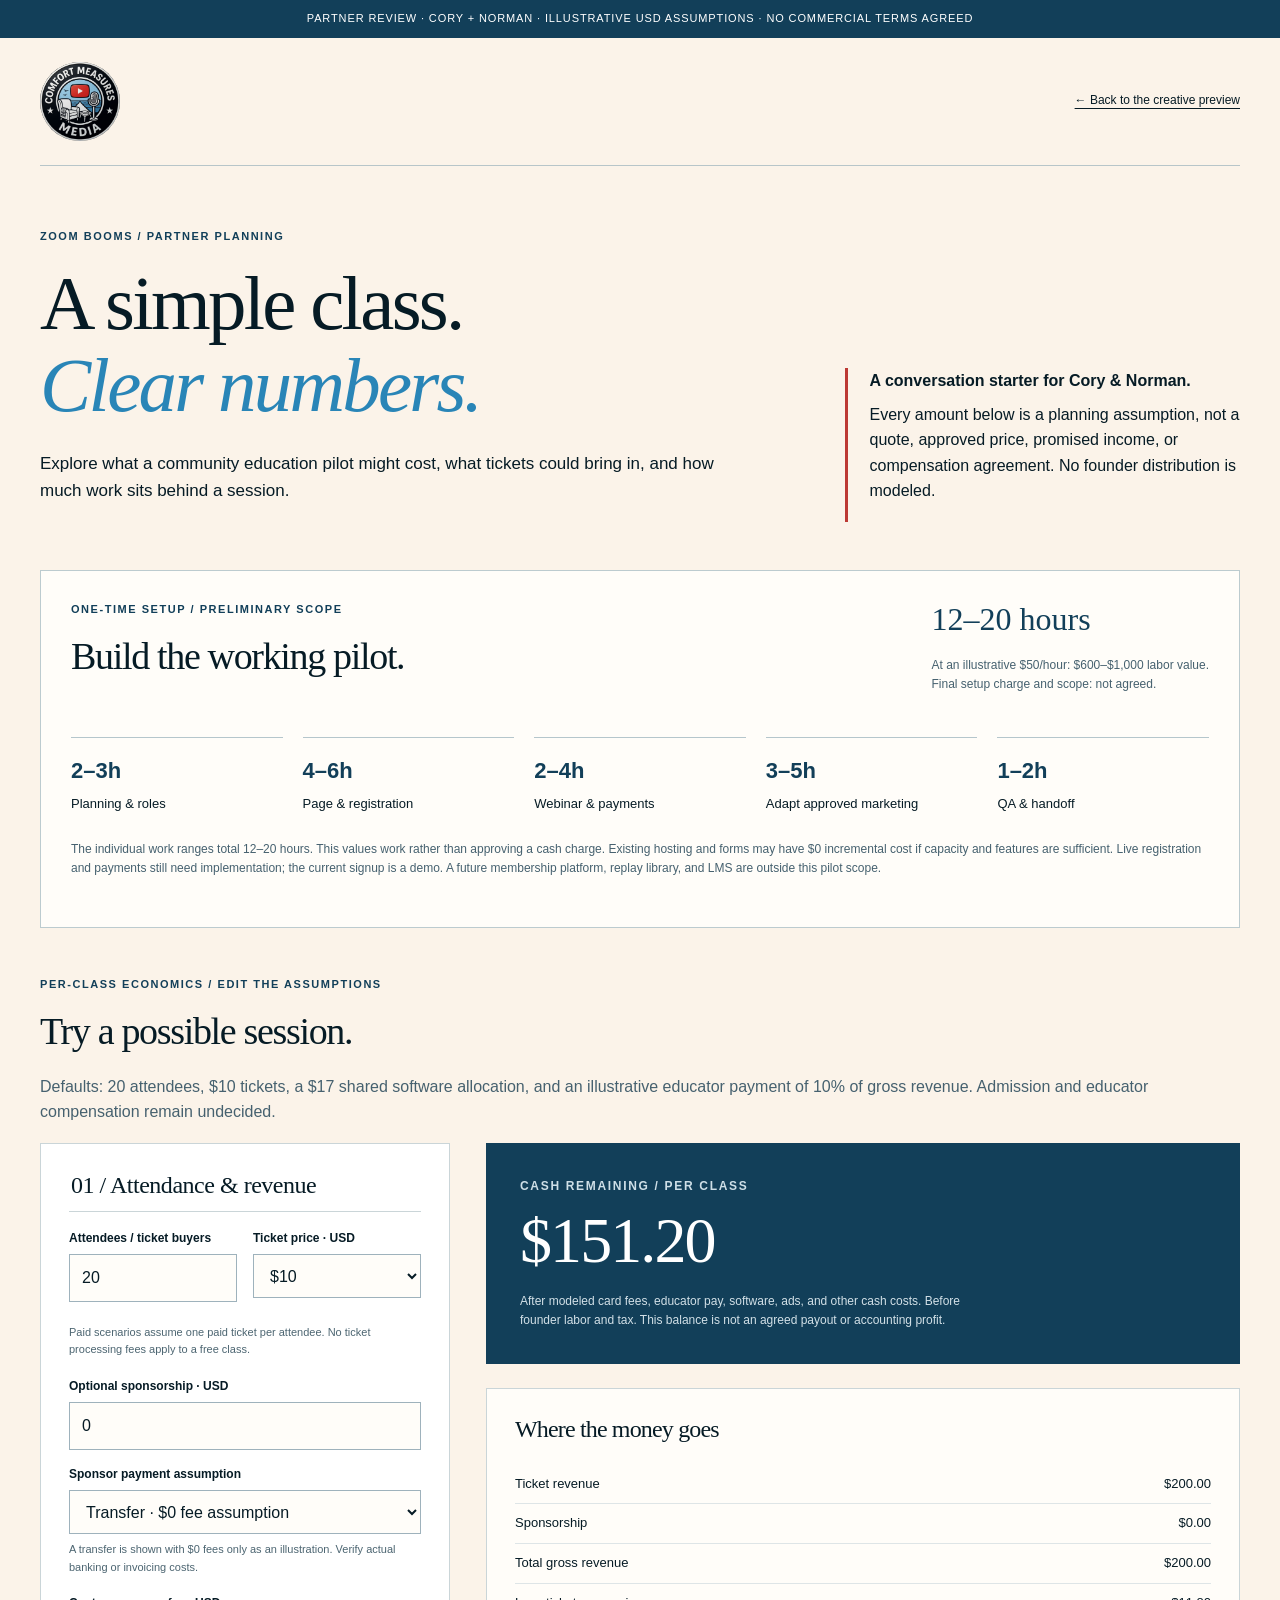
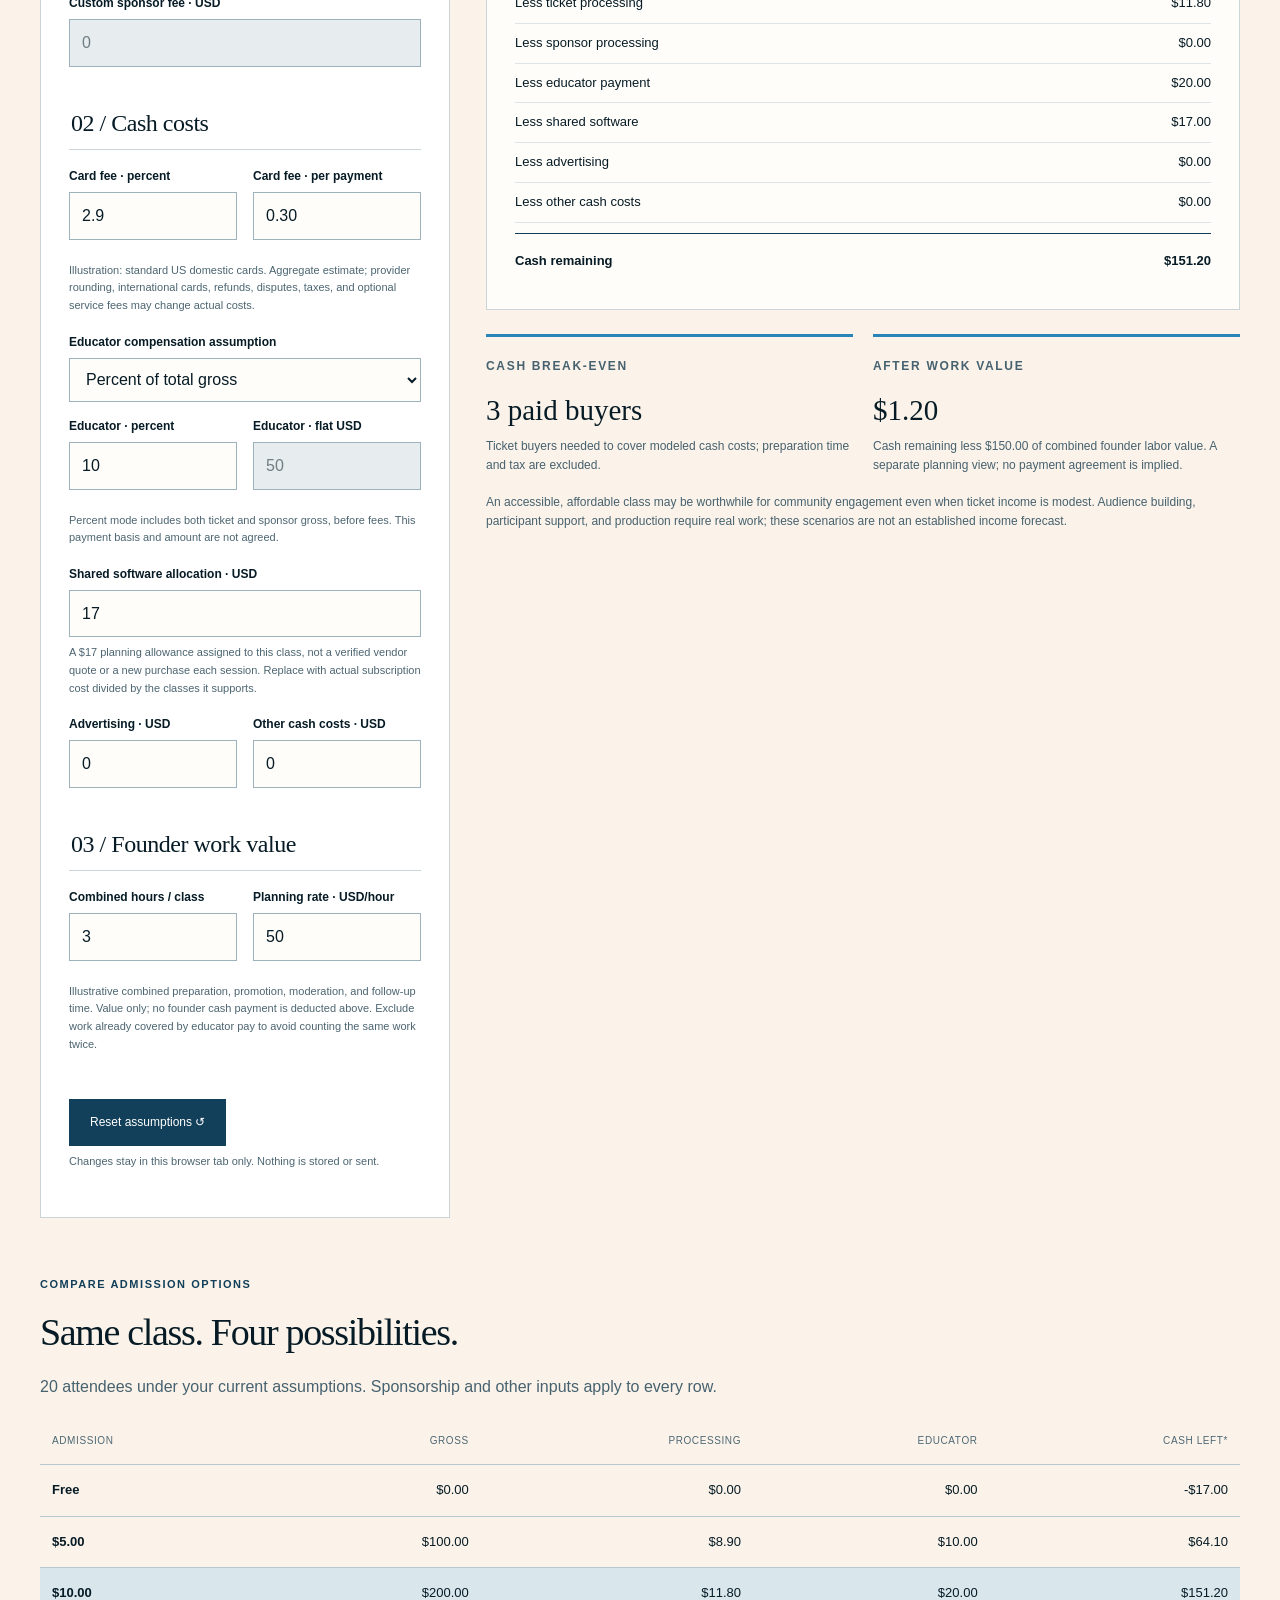
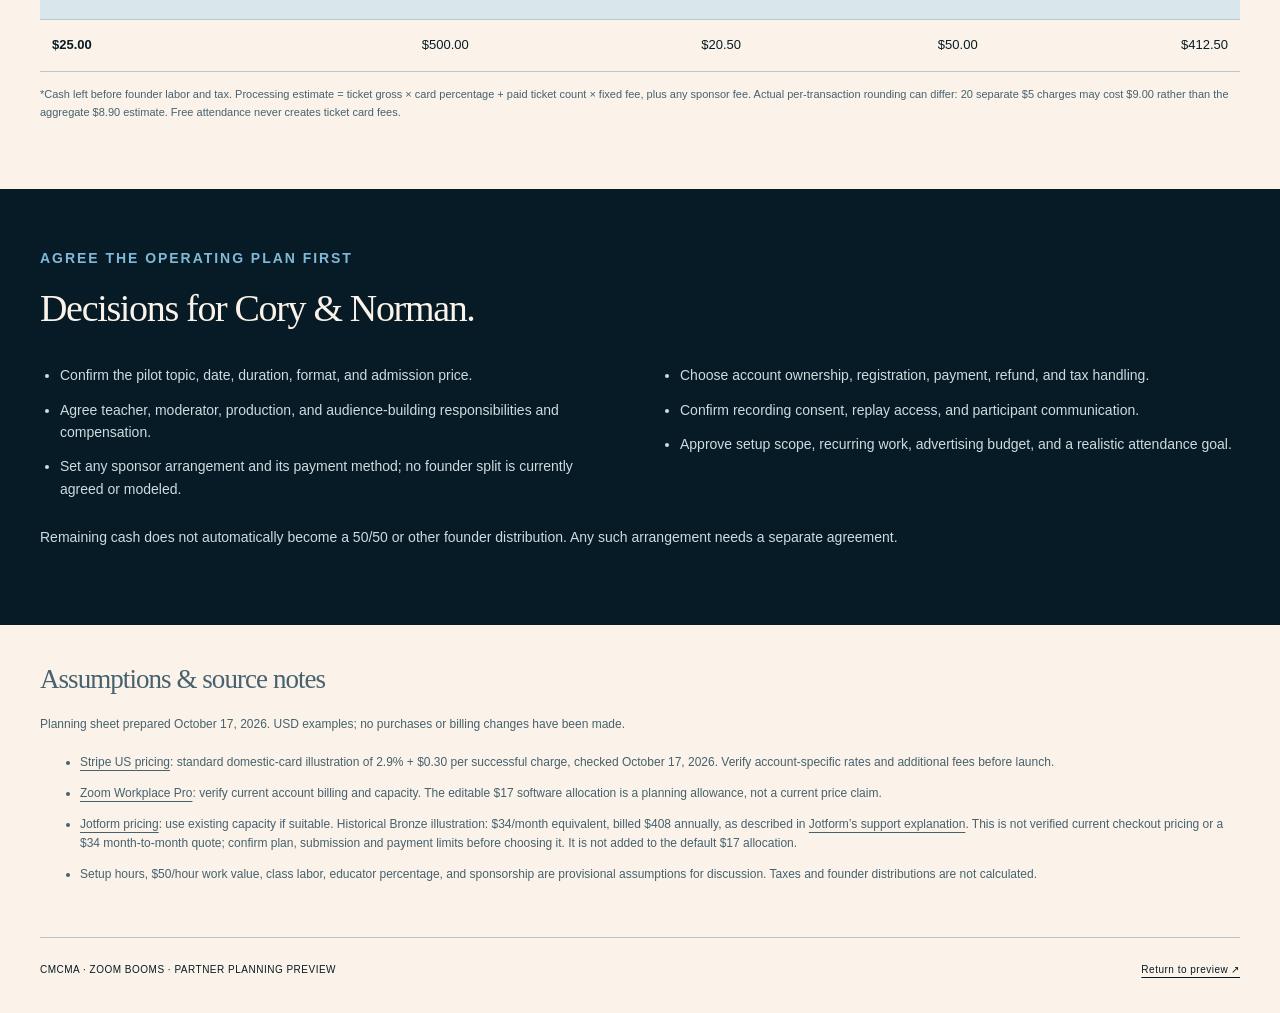
==== partner-planning.html @ 5fc526ff "Publish approved Zoom Booms preview and cost planner" ====
<!doctype html>
<html lang="en"><head><meta charset="utf-8"><meta name="viewport" content="width=device-width,initial-scale=1"><meta name="robots" content="noindex,nofollow,noarchive"><title>Zoom Booms · Partner planning</title><meta name="description" content="Illustrative cost and revenue planning for Cory and Norman."><link rel="stylesheet" href="partner-planning.css"><script type="module" src="partner-planning.js"></script></head><body>
<a class="skip" href="#main">Skip to planning</a><div class="review-banner">Partner review · Cory + Norman · Illustrative USD assumptions · No commercial terms agreed</div>
<div class="wrap"><nav class="nav" aria-label="Partner review"><a href="index.html"><img src="assets/cmcma-logo.png" alt="Comfort Measures Media"></a><a href="index.html">← Back to the creative preview</a></nav>
<main id="main"><header class="hero"><div><p class="eyebrow">Zoom Booms / Partner planning</p><h1>A simple class.<br><em>Clear numbers.</em></h1><p class="intro">Explore what a community education pilot might cost, what tickets could bring in, and how much work sits behind a session.</p></div><div class="hero-note"><strong>A conversation starter for Cory &amp; Norman.</strong><p>Every amount below is a planning assumption, not a quote, approved price, promised income, or compensation agreement. No founder distribution is modeled.</p></div></header>
<section class="setup" aria-labelledby="setup-title"><div class="setup-head"><div><p class="eyebrow">One-time setup / preliminary scope</p><h2 id="setup-title">Build the working pilot.</h2></div><div><p class="setup-total">12–20 hours</p><p class="note">At an illustrative $50/hour: $600–$1,000 labor value.<br>Final setup charge and scope: not agreed.</p></div></div>
<div class="setup-grid"><article><b>2–3h</b>Planning &amp; roles</article><article><b>4–6h</b>Page &amp; registration</article><article><b>2–4h</b>Webinar &amp; payments</article><article><b>3–5h</b>Adapt approved marketing</article><article><b>1–2h</b>QA &amp; handoff</article></div>
<p class="note">The individual work ranges total 12–20 hours. This values work rather than approving a cash charge. Existing hosting and forms may have $0 incremental cost if capacity and features are sufficient. Live registration and payments still need implementation; the current signup is a demo. A future membership platform, replay library, and LMS are outside this pilot scope.</p></section>
<section aria-labelledby="scenario-title"><p class="eyebrow">Per-class economics / edit the assumptions</p><h2 id="scenario-title">Try a possible session.</h2><p class="muted">Defaults: 20 attendees, $10 tickets, a $17 shared software allocation, and an illustrative educator payment of 10% of gross revenue. Admission and educator compensation remain undecided.</p>
<noscript><p>The default example below remains readable. Enable JavaScript to adjust scenarios. At 20 attendees, modeled cash remaining is $64.10 at $5, $151.20 at $10, or $412.50 at $25, before founder labor and tax.</p></noscript>
<div class="planner"><div class="inputs" id="assumptions">
<fieldset><legend>01 / Attendance &amp; revenue</legend><div class="pair"><div class="field"><label for="attendees">Attendees / ticket buyers</label><input id="attendees" name="attendees" type="number" min="0" max="100000" step="1" value="20"></div><div class="field"><label for="price">Ticket price · USD</label><select id="price" name="price"><option value="0">Free</option><option value="5">$5</option><option value="10" selected>$10</option><option value="25">$25</option></select></div></div><p class="help">Paid scenarios assume one paid ticket per attendee. No ticket processing fees apply to a free class.</p><div class="field"><label for="sponsor">Optional sponsorship · USD</label><input id="sponsor" name="sponsor" type="number" min="0" max="10000000" step="1" value="0"></div><div class="field"><label for="sponsorMethod">Sponsor payment assumption</label><select id="sponsorMethod" name="sponsorMethod"><option value="transfer" selected>Transfer · $0 fee assumption</option><option value="card">One card payment · card fees below</option><option value="custom">Custom sponsor fee</option></select><p class="help">A transfer is shown with $0 fees only as an illustration. Verify actual banking or invoicing costs.</p></div><div class="field"><label for="sponsorFee">Custom sponsor fee · USD</label><input id="sponsorFee" name="sponsorFee" type="number" min="0" max="10000000" step="0.01" value="0" disabled></div></fieldset>
<fieldset><legend>02 / Cash costs</legend><div class="pair"><div class="field"><label for="cardPct">Card fee · percent</label><input id="cardPct" name="cardPct" type="number" min="0" max="100" step="0.1" value="2.9"></div><div class="field"><label for="cardFixed">Card fee · per payment</label><input id="cardFixed" name="cardFixed" type="number" min="0" max="1000" step="0.01" value="0.30"></div></div><p class="help">Illustration: standard US domestic cards. Aggregate estimate; provider rounding, international cards, refunds, disputes, taxes, and optional service fees may change actual costs.</p><div class="field"><label for="teacherMode">Educator compensation assumption</label><select id="teacherMode" name="teacherMode"><option value="percent" selected>Percent of total gross</option><option value="flat">Flat amount per class</option></select></div><div class="pair"><div class="field"><label for="teacherPct">Educator · percent</label><input id="teacherPct" name="teacherPct" type="number" min="0" max="100" step="1" value="10"></div><div class="field"><label for="teacherFlat">Educator · flat USD</label><input id="teacherFlat" name="teacherFlat" type="number" min="0" max="10000000" step="1" value="50" disabled></div></div><p class="help">Percent mode includes both ticket and sponsor gross, before fees. This payment basis and amount are not agreed.</p><div class="field"><label for="software">Shared software allocation · USD</label><input id="software" name="software" type="number" min="0" max="10000000" step="0.01" value="17"><p class="help">A $17 planning allowance assigned to this class, not a verified vendor quote or a new purchase each session. Replace with actual subscription cost divided by the classes it supports.</p></div><div class="pair"><div class="field"><label for="ads">Advertising · USD</label><input id="ads" name="ads" type="number" min="0" max="10000000" step="1" value="0"></div><div class="field"><label for="other">Other cash costs · USD</label><input id="other" name="other" type="number" min="0" max="10000000" step="1" value="0"></div></div></fieldset>
<fieldset><legend>03 / Founder work value</legend><div class="pair"><div class="field"><label for="laborHours">Combined hours / class</label><input id="laborHours" name="laborHours" type="number" min="0" max="10000" step="0.5" value="3"></div><div class="field"><label for="laborRate">Planning rate · USD/hour</label><input id="laborRate" name="laborRate" type="number" min="0" max="100000" step="1" value="50"></div></div><p class="help">Illustrative combined preparation, promotion, moderation, and follow-up time. Value only; no founder cash payment is deducted above. Exclude work already covered by educator pay to avoid counting the same work twice.</p></fieldset><button class="button" id="reset-scenario" type="button">Reset assumptions ↺</button><p class="help">Changes stay in this browser tab only. Nothing is stored or sent.</p></div>
<div class="output"><div class="cash-card"><p class="eyebrow">Cash remaining / per class</p><strong data-value="cash">$151.20</strong><p>After modeled card fees, educator pay, software, ads, and other cash costs. Before founder labor and tax. This balance is not an agreed payout or accounting profit.</p></div>
<div class="ledger"><h3>Where the money goes</h3><dl><div><dt>Ticket revenue</dt><dd data-value="ticketGross">$200.00</dd></div><div><dt>Sponsorship</dt><dd data-value="sponsor">$0.00</dd></div><div><dt>Total gross revenue</dt><dd data-value="gross">$200.00</dd></div><div><dt>Less ticket processing</dt><dd data-value="ticketFees">$11.80</dd></div><div><dt>Less sponsor processing</dt><dd data-value="sponsorFees">$0.00</dd></div><div><dt>Less educator payment</dt><dd data-value="teacher">$20.00</dd></div><div><dt>Less shared software</dt><dd data-value="software">$17.00</dd></div><div><dt>Less advertising</dt><dd data-value="ads">$0.00</dd></div><div><dt>Less other cash costs</dt><dd data-value="other">$0.00</dd></div><div class="total"><dt>Cash remaining</dt><dd data-value="cash">$151.20</dd></div></dl></div>
<div class="summary-pair"><article class="summary-card"><p class="eyebrow">Cash break-even</p><strong id="break-even">3 paid buyers</strong><p id="break-even-note">Ticket buyers needed to cover modeled cash costs; preparation time and tax are excluded.</p></article><article class="summary-card"><p class="eyebrow">After work value</p><strong data-value="afterLabor">$1.20</strong><p>Cash remaining less <span data-value="labor">$150.00</span> of combined founder labor value. A separate planning view; no payment agreement is implied.</p></article></div><p class="note">An accessible, affordable class may be worthwhile for community engagement even when ticket income is modest. Audience building, participant support, and production require real work; these scenarios are not an established income forecast.</p></div></div>
<div class="comparison"><p class="eyebrow">Compare admission options</p><h2>Same class. Four possibilities.</h2><p class="muted"><span id="buyer-count">20</span> attendees under your current assumptions. Sponsorship and other inputs apply to every row.</p><div class="table-wrap" tabindex="0" role="region" aria-label="Scrollable price comparison"><table><thead><tr><th scope="col">Admission</th><th scope="col">Gross</th><th scope="col">Processing</th><th scope="col">Educator</th><th scope="col">Cash left*</th></tr></thead><tbody id="comparison-body"><tr><th scope="row">Free</th><td>$0.00</td><td>$0.00</td><td>$0.00</td><td>-$17.00</td></tr><tr><th scope="row">$5.00</th><td>$100.00</td><td>$8.90</td><td>$10.00</td><td>$64.10</td></tr><tr class="selected"><th scope="row">$10.00</th><td>$200.00</td><td>$11.80</td><td>$20.00</td><td>$151.20</td></tr><tr><th scope="row">$25.00</th><td>$500.00</td><td>$20.50</td><td>$50.00</td><td>$412.50</td></tr></tbody></table></div><p class="footnote">*Cash left before founder labor and tax. Processing estimate = ticket gross × card percentage + paid ticket count × fixed fee, plus any sponsor fee. Actual per-transaction rounding can differ: 20 separate $5 charges may cost $9.00 rather than the aggregate $8.90 estimate. Free attendance never creates ticket card fees.</p></div>
</section></main></div>
<section class="decisions"><div class="wrap"><p class="eyebrow">Agree the operating plan first</p><h2>Decisions for Cory &amp; Norman.</h2><div class="decision-grid"><ul><li>Confirm the pilot topic, date, duration, format, and admission price.</li><li>Agree teacher, moderator, production, and audience-building responsibilities and compensation.</li><li>Set any sponsor arrangement and its payment method; no founder split is currently agreed or modeled.</li></ul><ul><li>Choose account ownership, registration, payment, refund, and tax handling.</li><li>Confirm recording consent, replay access, and participant communication.</li><li>Approve setup scope, recurring work, advertising budget, and a realistic attendance goal.</li></ul></div><p>Remaining cash does not automatically become a 50/50 or other founder distribution. Any such arrangement needs a separate agreement.</p></div></section>
<div class="wrap"><section class="sources"><h2>Assumptions &amp; source notes</h2><p>Planning sheet prepared October 17, 2026. USD examples; no purchases or billing changes have been made.</p><ul><li><a href="https://stripe.com/en-us/pricing" target="_blank" rel="noopener">Stripe US pricing</a>: standard domestic-card illustration of 2.9% + $0.30 per successful charge, checked October 17, 2026. Verify account-specific rates and additional fees before launch.</li><li><a href="https://www.zoom.com/en/products/collaboration-tools/zoom-workplace-pro/" target="_blank" rel="noopener">Zoom Workplace Pro</a>: verify current account billing and capacity. The editable $17 software allocation is a planning allowance, not a current price claim.</li><li><a href="https://www.jotform.com/pricing/" target="_blank" rel="noopener">Jotform pricing</a>: use existing capacity if suitable. Historical Bronze illustration: $34/month equivalent, billed $408 annually, as described in <a href="https://www.jotform.com/answers/5499817-request-for-more-information-in-terms-of-plans" target="_blank" rel="noopener">Jotform’s support explanation</a>. This is not verified current checkout pricing or a $34 month-to-month quote; confirm plan, submission and payment limits before choosing it. It is not added to the default $17 allocation.</li><li>Setup hours, $50/hour work value, class labor, educator percentage, and sponsorship are provisional assumptions for discussion. Taxes and founder distributions are not calculated.</li></ul></section><footer><span>CMCMA · ZOOM BOOMS · PARTNER PLANNING PREVIEW</span><a href="index.html">Return to preview ↗</a></footer></div><p class="sr-only" id="scenario-status" role="status" aria-live="polite"></p></body></html>
---- partner-planning.css ----
:root{--ink:#061B25;--navy:#123F59;--blue:#2985B7;--paper:#FBF3E9;--red:#BC3934;--line:#CAD5D8}*{box-sizing:border-box}html{scroll-behavior:smooth}body{margin:0;background:var(--paper);color:var(--ink);font:16px/1.6 Arial,Helvetica,sans-serif}a{color:inherit;text-underline-offset:4px}button,input,select{font:inherit}a:focus-visible,button:focus-visible,input:focus-visible,select:focus-visible{outline:3px solid var(--blue);outline-offset:4px}.wrap{width:min(1220px,calc(100% - 80px));margin:auto}.review-banner{background:var(--navy);color:white;text-align:center;padding:10px 20px;font-size:11px;letter-spacing:.08em;text-transform:uppercase}.nav{display:flex;align-items:center;justify-content:space-between;gap:24px;padding:24px 0;border-bottom:1px solid #B7C5C9}.nav img{width:80px;border-radius:50%;display:block}.nav a{font-size:12px}.hero{padding:62px 0 48px;display:grid;grid-template-columns:1.3fr .7fr;gap:70px;align-items:end}.eyebrow{font-size:11px;letter-spacing:.14em;text-transform:uppercase;color:var(--navy);font-weight:bold;margin:0 0 18px}h1,h2,h3{font-family:Georgia,serif;font-weight:normal;letter-spacing:-.035em;line-height:1.07;margin:0 0 22px}h1{font-size:clamp(54px,6vw,80px)}h1 em{color:var(--blue);font-weight:normal}h2{font-size:38px}h3{font-size:24px}p{margin:0 0 18px}.muted{color:#46616F}.intro{font-size:17px;max-width:680px}.note{font-size:12px;color:#46616F}.hero-note{border-left:3px solid var(--red);padding-left:22px}.hero-note strong{display:block;margin-bottom:8px}.setup{border:1px solid #BCCBCF;padding:30px;margin-bottom:48px;background:#FFFDF9}.setup-head{display:flex;justify-content:space-between;gap:25px;align-items:start}.setup-total{font:normal 32px Georgia;white-space:nowrap;color:var(--navy)}.setup-grid{display:grid;grid-template-columns:repeat(5,1fr);gap:20px;margin:25px 0}.setup-grid article{border-top:1px solid #B5C6CC;padding-top:15px;font-size:13px}.setup-grid b{display:block;color:var(--navy);font-size:22px;margin-bottom:6px}.planner{display:grid;grid-template-columns:410px minmax(0,1fr);gap:36px;align-items:start}.inputs{background:white;padding:28px;border:1px solid var(--line)}fieldset{padding:0;margin:0 0 28px;border:0;min-width:0}legend{font:normal 24px Georgia;letter-spacing:-.02em;margin-bottom:17px;display:block;width:100%;border-bottom:1px solid var(--line);padding-bottom:12px}.field{margin-bottom:15px}.field label{display:block;font-size:12px;font-weight:bold;margin-bottom:6px}.field input,.field select{width:100%;border:1px solid #9EB2BC;background:#FFFDF9;border-radius:0;padding:10px 12px;color:var(--ink);min-height:44px}.field input:disabled{background:#E7ECEE;color:#6F7D84}.pair{display:grid;grid-template-columns:1fr 1fr;gap:16px}.help{font-size:11px;color:#4C6571;line-height:1.6;margin-top:7px}.button{cursor:pointer;background:var(--navy);color:white;border:1px solid var(--navy);padding:13px 20px;font-size:12px}.output{min-width:0}.cash-card{background:var(--navy);color:white;padding:34px;margin-bottom:24px}.cash-card .eyebrow{color:#CEDFE7}.cash-card strong{display:block;font:normal clamp(48px,5vw,72px)/1.1 Georgia;margin:10px 0 15px;letter-spacing:-.03em;font-variant-numeric:tabular-nums}.cash-card p{font-size:12px;color:#D2E0E7;margin:0;max-width:480px}.ledger{background:#FFFDF9;border:1px solid var(--line);padding:28px;margin-bottom:24px}.ledger dl{margin:0}.ledger dl>div{display:flex;justify-content:space-between;gap:20px;padding:9px 0;border-bottom:1px solid #DEE5E7;font-size:13px}.ledger dd{margin:0;white-space:nowrap;font-variant-numeric:tabular-nums}.ledger dt{max-width:75%}.ledger .total{font-weight:bold;border-top:1px solid var(--navy);border-bottom:0;margin-top:10px;padding-top:17px}.summary-pair{display:grid;grid-template-columns:1fr 1fr;gap:20px}.summary-card{border-top:3px solid var(--blue);padding-top:20px}.summary-card strong{font:normal 29px Georgia;display:block;margin-bottom:10px}.summary-card p{font-size:12px;color:#46616F}.comparison{padding:58px 0 50px}table{border-collapse:collapse;width:100%;font-size:13px;font-variant-numeric:tabular-nums}th,td{text-align:right;padding:15px 12px;border-bottom:1px solid #B7C9CF}th:first-child,td:first-child{text-align:left}thead th{font-size:10px;text-transform:uppercase;letter-spacing:.06em;font-weight:normal;color:#4D6875}tbody th{font-weight:bold}.selected{background:#D9E7ED}.table-wrap{overflow-x:auto}.footnote{font-size:11px;color:#46616F;margin-top:14px}.decisions{background:var(--ink);color:var(--paper);padding:58px 0}.decisions .eyebrow{color:#80B9D8}.decision-grid{display:grid;grid-template-columns:1fr 1fr;gap:40px}.decision-grid ul{padding-left:20px;font-size:14px;color:#CEDBE1}.decision-grid li{margin-bottom:12px}.decisions p{color:#CEDBE1;font-size:14px}.sources{padding:40px 0;font-size:12px;color:#46616F}.sources li{margin-bottom:12px}.sources h2{font-size:27px}.sources a{overflow-wrap:anywhere}footer{padding:24px 0 35px;border-top:1px solid #B7C5C9;font-size:10px;letter-spacing:.05em;display:flex;justify-content:space-between;gap:25px}.sr-only{position:absolute;width:1px;height:1px;padding:0;margin:-1px;overflow:hidden;clip:rect(0,0,0,0);white-space:nowrap;border:0}.skip{position:absolute;top:-80px;left:20px;background:white;padding:12px;z-index:5}.skip:focus{top:15px}@media(max-width:1000px){.planner{grid-template-columns:340px minmax(0,1fr);gap:24px}.wrap{width:calc(100% - 48px)}.hero{gap:35px}.setup-grid{grid-template-columns:repeat(3,1fr)}.cash-card,.ledger,.inputs{padding:24px}}@media(max-width:760px){.wrap{width:calc(100% - 36px)}.hero{grid-template-columns:1fr;gap:12px;padding:40px 0 30px}h1{font-size:58px}.hero-note{font-size:13px}.setup{padding:22px}.setup-head{display:block}.setup-total{white-space:normal;margin:12px 0}.setup-grid{grid-template-columns:1fr 1fr;gap:18px}.planner{grid-template-columns:1fr}.cash-card strong{font-size:62px}.decision-grid{grid-template-columns:1fr;gap:10px}.comparison{padding:40px 0}.table-wrap{margin-right:-10px}.comparison table{min-width:520px}footer{display:block}.summary-pair{gap:17px}.summary-card strong{font-size:25px}}@media(prefers-reduced-motion:reduce){html{scroll-behavior:auto}}@media print{.review-banner{color:black;background:white}.inputs{break-inside:avoid}.planner{grid-template-columns:1fr 1.4fr}.wrap{width:100%}.button{display:none}.decisions{background:white;color:black}.decisions p,.decisions li{color:black}}
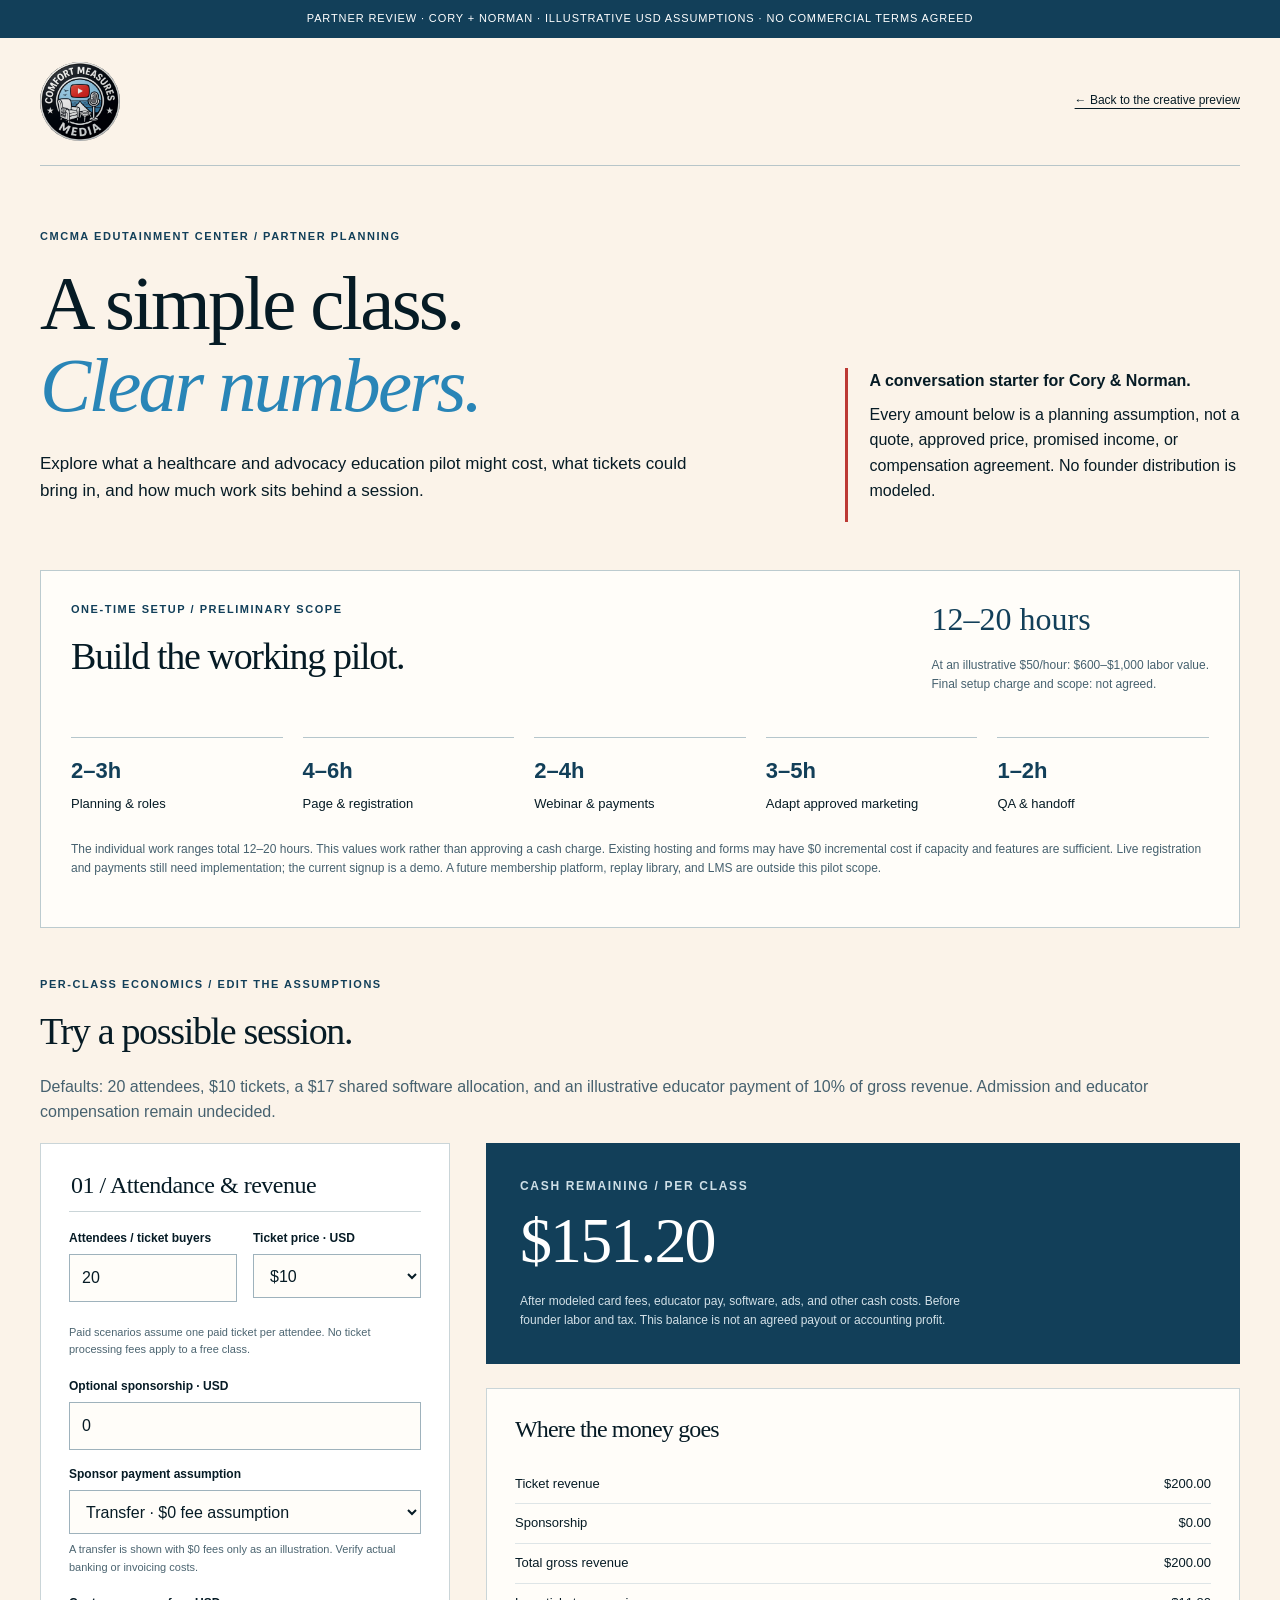
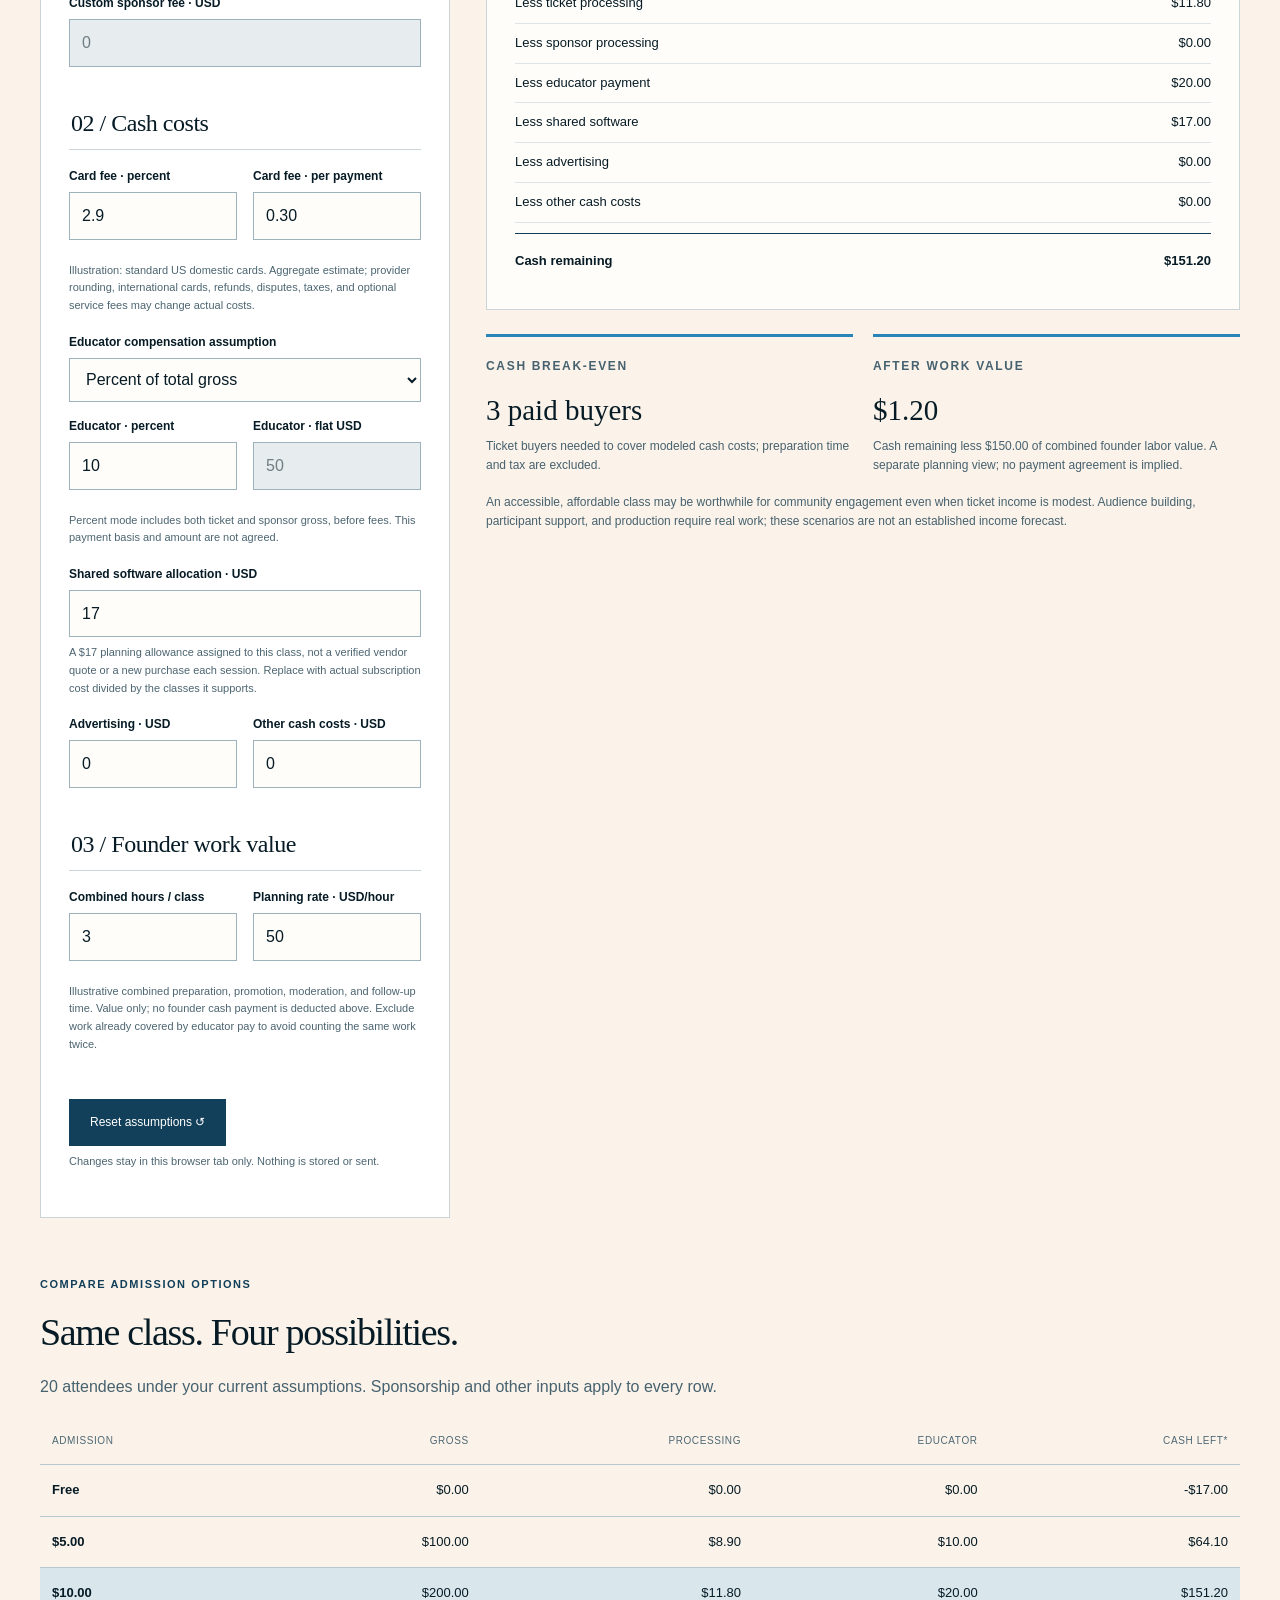
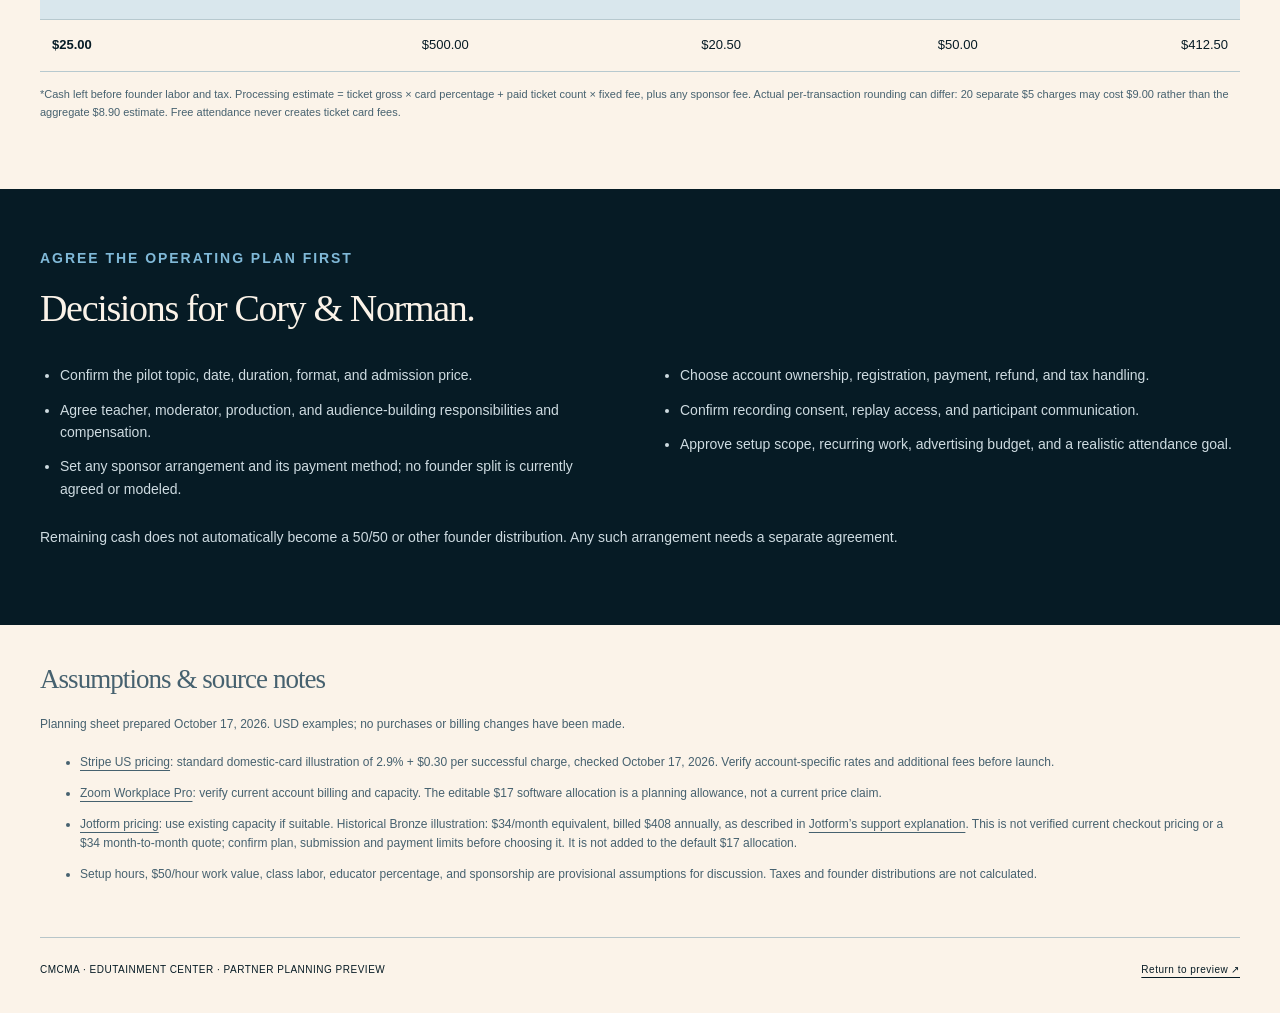
==== commit 5cb0bf96: "Rename preview to CMCMA Edutainment Center" ====
--- a/partner-planning.html
+++ b/partner-planning.html
@@ -1,8 +1,8 @@
 <!doctype html>
-<html lang="en"><head><meta charset="utf-8"><meta name="viewport" content="width=device-width,initial-scale=1"><meta name="robots" content="noindex,nofollow,noarchive"><title>Zoom Booms · Partner planning</title><meta name="description" content="Illustrative cost and revenue planning for Cory and Norman."><link rel="stylesheet" href="partner-planning.css"><script type="module" src="partner-planning.js"></script></head><body>
+<html lang="en"><head><meta charset="utf-8"><meta name="viewport" content="width=device-width,initial-scale=1"><meta name="robots" content="noindex,nofollow,noarchive"><title>CMCMA Edutainment Center · Partner planning</title><meta name="description" content="Illustrative cost and revenue planning for Cory and Norman."><link rel="stylesheet" href="partner-planning.css"><script type="module" src="partner-planning.js"></script><link rel="icon" href="assets/cmcma-logo.png" type="image/png"></head><body>
 <a class="skip" href="#main">Skip to planning</a><div class="review-banner">Partner review · Cory + Norman · Illustrative USD assumptions · No commercial terms agreed</div>
 <div class="wrap"><nav class="nav" aria-label="Partner review"><a href="index.html"><img src="assets/cmcma-logo.png" alt="Comfort Measures Media"></a><a href="index.html">← Back to the creative preview</a></nav>
-<main id="main"><header class="hero"><div><p class="eyebrow">Zoom Booms / Partner planning</p><h1>A simple class.<br><em>Clear numbers.</em></h1><p class="intro">Explore what a community education pilot might cost, what tickets could bring in, and how much work sits behind a session.</p></div><div class="hero-note"><strong>A conversation starter for Cory &amp; Norman.</strong><p>Every amount below is a planning assumption, not a quote, approved price, promised income, or compensation agreement. No founder distribution is modeled.</p></div></header>
+<main id="main"><header class="hero"><div><p class="eyebrow">CMCMA Edutainment Center / Partner planning</p><h1>A simple class.<br><em>Clear numbers.</em></h1><p class="intro">Explore what a healthcare and advocacy education pilot might cost, what tickets could bring in, and how much work sits behind a session.</p></div><div class="hero-note"><strong>A conversation starter for Cory &amp; Norman.</strong><p>Every amount below is a planning assumption, not a quote, approved price, promised income, or compensation agreement. No founder distribution is modeled.</p></div></header>
 <section class="setup" aria-labelledby="setup-title"><div class="setup-head"><div><p class="eyebrow">One-time setup / preliminary scope</p><h2 id="setup-title">Build the working pilot.</h2></div><div><p class="setup-total">12–20 hours</p><p class="note">At an illustrative $50/hour: $600–$1,000 labor value.<br>Final setup charge and scope: not agreed.</p></div></div>
 <div class="setup-grid"><article><b>2–3h</b>Planning &amp; roles</article><article><b>4–6h</b>Page &amp; registration</article><article><b>2–4h</b>Webinar &amp; payments</article><article><b>3–5h</b>Adapt approved marketing</article><article><b>1–2h</b>QA &amp; handoff</article></div>
 <p class="note">The individual work ranges total 12–20 hours. This values work rather than approving a cash charge. Existing hosting and forms may have $0 incremental cost if capacity and features are sufficient. Live registration and payments still need implementation; the current signup is a demo. A future membership platform, replay library, and LMS are outside this pilot scope.</p></section>
@@ -18,4 +18,4 @@
 <div class="comparison"><p class="eyebrow">Compare admission options</p><h2>Same class. Four possibilities.</h2><p class="muted"><span id="buyer-count">20</span> attendees under your current assumptions. Sponsorship and other inputs apply to every row.</p><div class="table-wrap" tabindex="0" role="region" aria-label="Scrollable price comparison"><table><thead><tr><th scope="col">Admission</th><th scope="col">Gross</th><th scope="col">Processing</th><th scope="col">Educator</th><th scope="col">Cash left*</th></tr></thead><tbody id="comparison-body"><tr><th scope="row">Free</th><td>$0.00</td><td>$0.00</td><td>$0.00</td><td>-$17.00</td></tr><tr><th scope="row">$5.00</th><td>$100.00</td><td>$8.90</td><td>$10.00</td><td>$64.10</td></tr><tr class="selected"><th scope="row">$10.00</th><td>$200.00</td><td>$11.80</td><td>$20.00</td><td>$151.20</td></tr><tr><th scope="row">$25.00</th><td>$500.00</td><td>$20.50</td><td>$50.00</td><td>$412.50</td></tr></tbody></table></div><p class="footnote">*Cash left before founder labor and tax. Processing estimate = ticket gross × card percentage + paid ticket count × fixed fee, plus any sponsor fee. Actual per-transaction rounding can differ: 20 separate $5 charges may cost $9.00 rather than the aggregate $8.90 estimate. Free attendance never creates ticket card fees.</p></div>
 </section></main></div>
 <section class="decisions"><div class="wrap"><p class="eyebrow">Agree the operating plan first</p><h2>Decisions for Cory &amp; Norman.</h2><div class="decision-grid"><ul><li>Confirm the pilot topic, date, duration, format, and admission price.</li><li>Agree teacher, moderator, production, and audience-building responsibilities and compensation.</li><li>Set any sponsor arrangement and its payment method; no founder split is currently agreed or modeled.</li></ul><ul><li>Choose account ownership, registration, payment, refund, and tax handling.</li><li>Confirm recording consent, replay access, and participant communication.</li><li>Approve setup scope, recurring work, advertising budget, and a realistic attendance goal.</li></ul></div><p>Remaining cash does not automatically become a 50/50 or other founder distribution. Any such arrangement needs a separate agreement.</p></div></section>
-<div class="wrap"><section class="sources"><h2>Assumptions &amp; source notes</h2><p>Planning sheet prepared October 17, 2026. USD examples; no purchases or billing changes have been made.</p><ul><li><a href="https://stripe.com/en-us/pricing" target="_blank" rel="noopener">Stripe US pricing</a>: standard domestic-card illustration of 2.9% + $0.30 per successful charge, checked October 17, 2026. Verify account-specific rates and additional fees before launch.</li><li><a href="https://www.zoom.com/en/products/collaboration-tools/zoom-workplace-pro/" target="_blank" rel="noopener">Zoom Workplace Pro</a>: verify current account billing and capacity. The editable $17 software allocation is a planning allowance, not a current price claim.</li><li><a href="https://www.jotform.com/pricing/" target="_blank" rel="noopener">Jotform pricing</a>: use existing capacity if suitable. Historical Bronze illustration: $34/month equivalent, billed $408 annually, as described in <a href="https://www.jotform.com/answers/5499817-request-for-more-information-in-terms-of-plans" target="_blank" rel="noopener">Jotform’s support explanation</a>. This is not verified current checkout pricing or a $34 month-to-month quote; confirm plan, submission and payment limits before choosing it. It is not added to the default $17 allocation.</li><li>Setup hours, $50/hour work value, class labor, educator percentage, and sponsorship are provisional assumptions for discussion. Taxes and founder distributions are not calculated.</li></ul></section><footer><span>CMCMA · ZOOM BOOMS · PARTNER PLANNING PREVIEW</span><a href="index.html">Return to preview ↗</a></footer></div><p class="sr-only" id="scenario-status" role="status" aria-live="polite"></p></body></html>
+<div class="wrap"><section class="sources"><h2>Assumptions &amp; source notes</h2><p>Planning sheet prepared October 17, 2026. USD examples; no purchases or billing changes have been made.</p><ul><li><a href="https://stripe.com/en-us/pricing" target="_blank" rel="noopener">Stripe US pricing</a>: standard domestic-card illustration of 2.9% + $0.30 per successful charge, checked October 17, 2026. Verify account-specific rates and additional fees before launch.</li><li><a href="https://www.zoom.com/en/products/collaboration-tools/zoom-workplace-pro/" target="_blank" rel="noopener">Zoom Workplace Pro</a>: verify current account billing and capacity. The editable $17 software allocation is a planning allowance, not a current price claim.</li><li><a href="https://www.jotform.com/pricing/" target="_blank" rel="noopener">Jotform pricing</a>: use existing capacity if suitable. Historical Bronze illustration: $34/month equivalent, billed $408 annually, as described in <a href="https://www.jotform.com/answers/5499817-request-for-more-information-in-terms-of-plans" target="_blank" rel="noopener">Jotform’s support explanation</a>. This is not verified current checkout pricing or a $34 month-to-month quote; confirm plan, submission and payment limits before choosing it. It is not added to the default $17 allocation.</li><li>Setup hours, $50/hour work value, class labor, educator percentage, and sponsorship are provisional assumptions for discussion. Taxes and founder distributions are not calculated.</li></ul></section><footer><span>CMCMA · EDUTAINMENT CENTER · PARTNER PLANNING PREVIEW</span><a href="index.html">Return to preview ↗</a></footer></div><p class="sr-only" id="scenario-status" role="status" aria-live="polite"></p></body></html>
